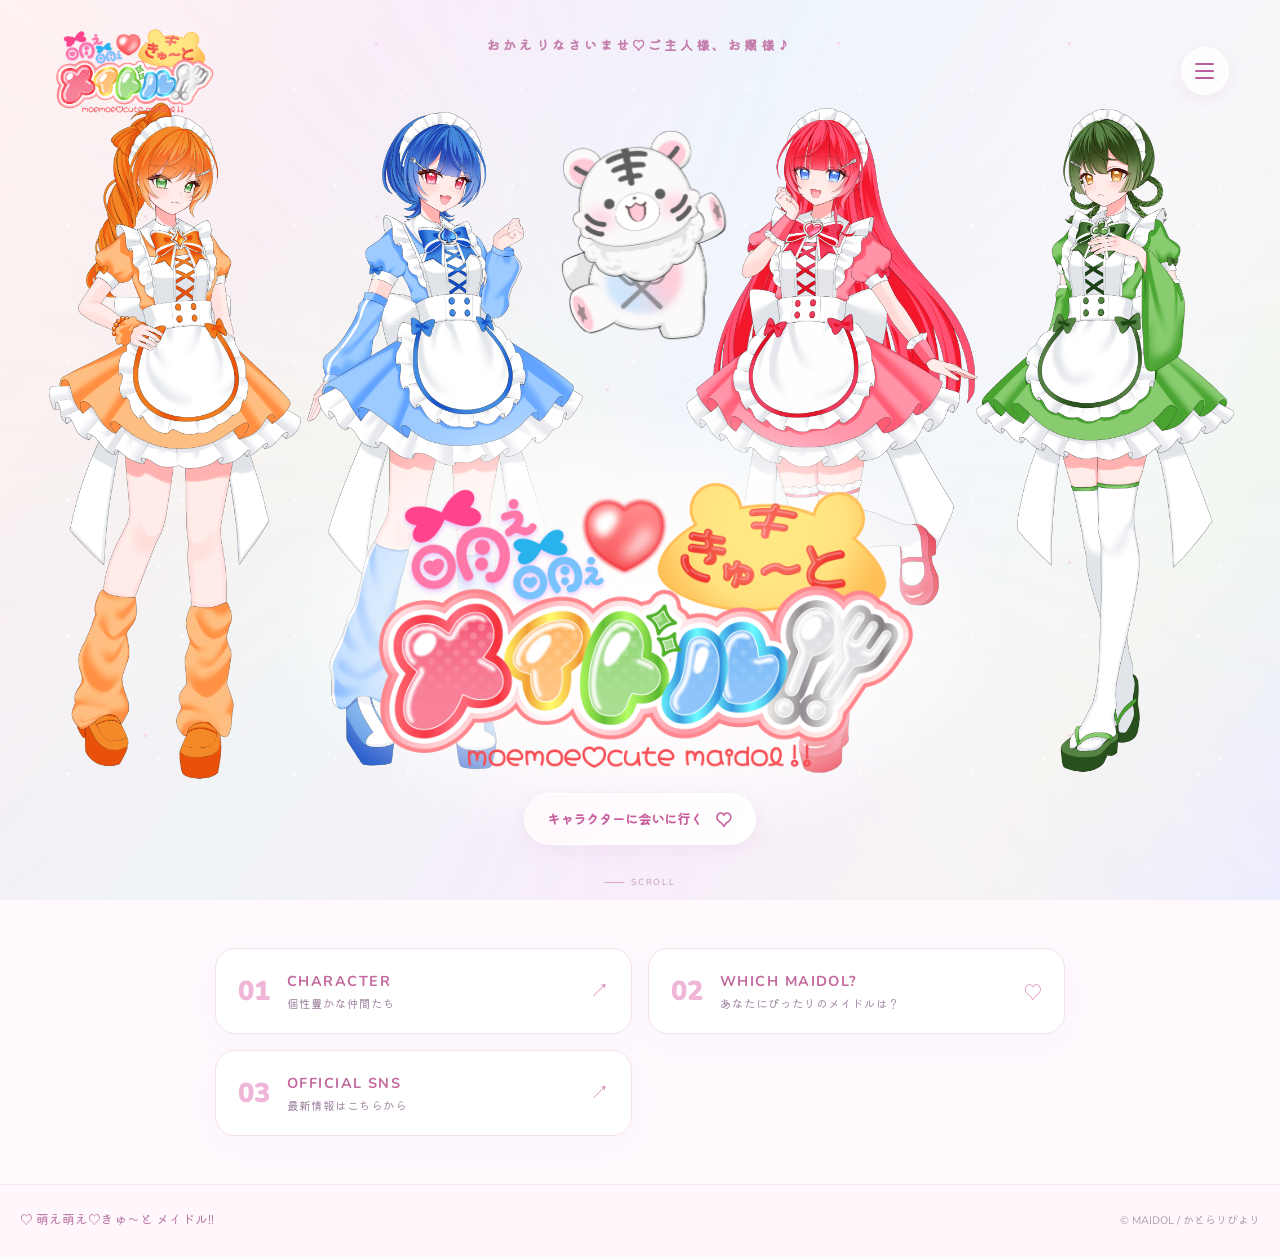
==== index.html @ 8c0a7e6a "Update index.html" ====
<!doctype html>
<html lang="ja">
<head>
  <meta charset="utf-8">
  <meta name="viewport" content="width=device-width, initial-scale=1">
  <meta name="theme-color" content="#fff2fb">
  <meta name="description" content="萌え萌え♡きゅ～と メイドル!! 公式サイト">
  <title>萌え萌え♡きゅ～と メイドル!!</title>
  <link rel="stylesheet" href="css/common.css">
  <link rel="stylesheet" href="css/top.css">
</head>
<body class="top-page">
  <header class="site-header">
   <a class="mini-brand" href="index.html" aria-label="メイドル トップ">
  <img src="assets/mini-logo.png" alt="メイドル!!">
</a>
    <button class="menu-toggle" aria-label="メニューを開く" aria-expanded="false" aria-controls="site-menu">
      <span></span><span></span><span></span>
    </button>
 
    <nav class="site-menu" id="site-menu" aria-hidden="true">
      <a href="index.html">TOP <small>トップ</small></a>
      <a href="characters.html">CHARACTER <small>キャラクター</small></a>
    <a href="diagnosis.html">WHICH MAIDOL? <small>メイドル診断</small></a>
      <a href="omikuji.html">TODAY'S FORTUNE <small>メイドルおみくじ</small></a>
      <a href="sns.html">OFFICIAL SNS <small>公式SNS</small></a>
    </nav>

  </header>

  <main class="hero">
    <div class="sparkle-field" aria-hidden="true"></div>
   <p class="hero-kicker">おかえりなさいませ♡ご主人様、お嬢様♪</p>
   
<div class="stage" aria-label="メイドルのキャラクター">
  <div class="character-row back-row">
    <div class="figure knife" data-label="ないふ">
      <img class="character-art" src="assets/knife.png" alt="ないふ">
    </div>
    <div class="figure mochitora" data-label="もちとら">
      <img class="character-art" src="assets/mochitora.png" alt="もちとら">
    </div>
    <div class="figure hashi" data-label="はし">
      <img class="character-art" src="assets/hashi.png" alt="はし">
    </div>
  </div>

  <div class="character-row front-row">
    <div class="figure spoon" data-label="すぷーん">
      <img class="character-art" src="assets/spoon.png" alt="すぷーん">
    </div>
    <div class="figure fork" data-label="ふぉーく">
      <img class="character-art" src="assets/fork.png" alt="ふぉーく">
    </div>
  </div>

  <div class="logo-halo">
    <img class="site-logo" src="assets/logo.png" alt="萌え萌え♡きゅ〜と メイドル!!">
  </div>
</div>

    <div class="hero-bottom">
          <a class="pill-link" href="characters.html">キャラクターに会いに行く <span>♡</span></a>
    </div>
    <div class="scroll-cue"><span></span>SCROLL</div>
  </main>
  
  <section class="home-links">
    <a href="characters.html">
      <span class="link-number">01</span>
      <span>
        <b>CHARACTER</b>
        <small>個性豊かな仲間たち</small>
      </span>
      <i>↗</i>
    </a>

    <a href="diagnosis.html" class="diagnosis-home-link">
      <span class="link-number">02</span>
      <span>
        <b>WHICH MAIDOL?</b>
<small>あなたにぴったりのメイドルは？</small>
      </span>
      <i>♡</i>
    </a>

    <a href="sns.html">
      <span class="link-number">03</span>
      <span>
        <b>OFFICIAL SNS</b>
        <small>最新情報はこちらから</small>
      </span>
      <i>↗</i>
    </a>
  </section>

  <footer class="site-footer"><span>♡ 萌え萌え♡きゅ～と メイドル!!</span><small>© MAIDOL / かとらりびより</small></footer>
  <script src="js/common.js"></script>
  <script src="js/top.js"></script>
</body>
</html>
---- css/common.css ----
@import url('https://fonts.googleapis.com/css2?family=Kiwi+Maru:wght@400;500&family=Nunito:wght@400;600;700;800;900&display=swap');
:root{--pink:#f28bbd;--deep-pink:#d94d98;--lavender:#c7a8ef;--blue:#8ecff0;--green:#a8dcb9;--orange:#ffc18b;--ink:#55465b;--muted:#8d7b91;--paper:#fffaff;--line:#f1ddeb}
*{box-sizing:border-box}
html{scroll-behavior:smooth}
body{margin:0;color:var(--ink);font-family:'Nunito','Kiwi Maru',sans-serif;background:#fff9fe}
a{color:inherit;text-decoration:none}
button{font:inherit}
.site-header{position:absolute;z-index:30;top:0;left:0;right:0;display:flex;align-items:center;justify-content:space-between;padding:22px clamp(18px,4vw,58px)}
.mini-brand{font-weight:900;font-size:1rem;color:#bd5d9b;letter-spacing:.04em;text-shadow:0 1px white}
.menu-toggle{width:48px;height:48px;border:1px solid #fff;background:rgba(255,255,255,.76);box-shadow:0 4px 18px #c38bb322;border-radius:50%;display:flex;flex-direction:column;justify-content:center;align-items:center;gap:5px;cursor:pointer;backdrop-filter:blur(10px)}
.menu-toggle span{display:block;width:19px;height:2px;background:#bd5d9b;border-radius:4px;transition:transform .25s,opacity .25s}
.menu-toggle[aria-expanded="true"] span:first-child{transform:translateY(7px) rotate(45deg)}
.menu-toggle[aria-expanded="true"] span:nth-child(2){opacity:0}
.menu-toggle[aria-expanded="true"] span:last-child{transform:translateY(-7px) rotate(-45deg)}
.site-menu{position:absolute;right:clamp(18px,4vw,58px);top:80px;min-width:220px;padding:12px;background:rgba(255,255,255,.94);border:1px solid white;border-radius:22px;box-shadow:0 15px 45px #a66c9c24;display:grid;gap:4px;opacity:0;visibility:hidden;transform:translateY(-8px);transition:.22s;backdrop-filter:blur(14px)}
.site-menu.open{opacity:1;visibility:visible;transform:translateY(0)}
.site-menu a{display:flex;flex-direction:column;padding:13px 15px;border-radius:14px;font-size:.88rem;font-weight:900;letter-spacing:.07em}
.site-menu a:hover{background:#fff0fa;color:var(--deep-pink)}
.site-menu small{font-family:'Kiwi Maru',sans-serif;font-size:.72rem;color:#a891a9;font-weight:400;margin-top:2px}
.page-wrap{width:min(1100px,calc(100% - 36px));margin:0 auto;padding:125px 0 70px;min-height:calc(100vh - 90px)}
.page-heading{text-align:center;margin-bottom:32px}
.eyebrow{font-size:.72rem;font-weight:900;letter-spacing:.24em;color:#d47daf;margin:0 0 9px}
.page-heading h1{margin:0;color:#c75c9b;font-size:clamp(2rem,6vw,4rem);letter-spacing:.07em;font-weight:900;text-shadow:2px 3px 0 #fff,4px 5px 0 #f7d9ec}
.page-heading>p:not(.eyebrow){font-family:'Kiwi Maru',sans-serif;font-size:.9rem;color:#927d97}
.heading-sparkle{display:block;color:#e7a4cd;letter-spacing:.3em;margin-top:12px}
.site-footer{padding:24px 20px 28px;display:flex;justify-content:space-between;gap:12px;align-items:center;background:#fff7fc;border-top:1px solid #f7e5f1;color:#ba78a5;font-size:.8rem}
.site-footer small{font-size:.68rem;color:#ad9bad}
.back-home{display:table;margin:35px auto 0;padding:12px 22px;border-radius:99px;background:#fff;border:1px solid #f3d6e8;color:#c45e9b;font-size:.82rem;font-weight:800;box-shadow:0 5px 15px #d49abc18;transition:transform .2s}
.back-home:hover{transform:translateY(-2px)}
@media(max-width:600px){.site-header{padding:14px 16px}.menu-toggle{width:43px;height:43px}.site-menu{top:67px;right:16px}.page-wrap{padding-top:100px}.site-footer{flex-direction:column;text-align:center;gap:5px}}
@media(prefers-reduced-motion:reduce){*,*::before,*::after{animation-duration:.01ms!important;animation-iteration-count:1!important;scroll-behavior:auto!important;transition-duration:.01ms!important}}
/* ===== 左上のミニロゴ ===== */

.mini-brand {
  display: inline-flex;
  align-items: center;
  flex: 0 0 auto;
  max-width: 210px;
  line-height: 1;
}

.mini-brand img {
  display: block;
  width: auto;
  height: 98px;
  max-width: 210px;
  max-height: 98px;
  object-fit: contain;
}

/* スマートフォン版 */
@media (max-width: 650px) {
  .mini-brand {
    max-width: 128px;
  }

  .mini-brand img {
    width: auto;
    height: 51px;
    max-width: 128px;
    max-height: 51px;
  }
}
---- css/top.css ----
/* ========================================
   メイドル公式サイト TOP
   PC・スマートフォン統合版
======================================== */

body.top-page {
  background: #fff9fe;
  overflow-x: hidden;
}

/* ===== メイン背景 ===== */

.hero {
  position: relative;
  isolation: isolate;
  display: flex;
  flex-direction: column;
  align-items: center;
  justify-content: flex-start;
  min-height: 100svh;
  padding: 35px 14px 34px;
  overflow: hidden;
  background: linear-gradient(
    125deg,
    #fff5fb 0%,
    #f6f0ff 22%,
    #effbff 43%,
    #fff7fb 63%,
    #fff8e9 83%,
    #f6efff 100%
  );
}

.hero:before {
  content: "";
  position: absolute;
  inset: -40%;
  z-index: -2;
  background: conic-gradient(
    from 0deg at 50% 50%,
    #ffd7ec33,
    #c7f0ff44,
    #e7d4ff55,
    #fff5c944,
    #ffd7ec33
  );
  filter: blur(50px);
  animation: holo-rotate 24s linear infinite;
}

.hero:after {
  content: "";
  position: absolute;
  inset: 0;
  z-index: -1;
  opacity: .45;
  background: linear-gradient(
    110deg,
    transparent 25%,
    #fff9 40%,
    transparent 52%
  );
  background-size: 220% 100%;
  animation: light-flow 8s ease-in-out infinite;
}

.hero-kicker {
  position: relative;
  z-index: 2;
  margin: 0;
  color: #c47eac;
  font-size: clamp(.62rem, 1.4vw, .8rem);
  font-weight: 900;
  letter-spacing: .24em;
  text-align: center;
  animation: fade-up .8s .1s both;
}

/* ===== キラキラ背景 ===== */

.sparkle-field {
  position: absolute;
  inset: 0;
  z-index: 0;
  pointer-events: none;
  background-image:
    radial-gradient(circle, #fff 0 1.5px, transparent 2px),
    radial-gradient(circle, #fff 0 1px, transparent 2px),
    radial-gradient(circle, #f6c9e8 0 1px, transparent 2px);
  background-size:
    113px 137px,
    177px 191px,
    231px 173px;
  background-position:
    12px 20px,
    70px 90px,
    30px 130px;
  animation: sparkle-drift 18s linear infinite;
  opacity: .7;
}

/* ===== キャラクター共通 ===== */

.stage {
  position: relative;
  z-index: 2;
  width: min(100%, 1500px);
  margin: 12px auto 0;
}

.character-row {
  display: flex;
  align-items: flex-end;
  justify-content: center;
  min-width: 0;
}

.figure {
  position: relative;
  min-width: 0;
  margin: 0;
  padding: 0;
  border: none;
  border-radius: 0;
  background: transparent !important;
  box-shadow: none !important;
  overflow: visible;
  opacity: 1;
  animation: none;
}

.figure:before {
  display: none;
}

.character-art {
  display: block;
  width: 100%;
  height: 100%;
  object-fit: contain;
  object-position: center bottom;
}

.figure b,
.figure small,
.figure-star,
.tiger-face {
  display: none;
}

/* ===== ロゴ共通 ===== */

.logo-halo {
  position: relative;
  z-index: 8;
  min-width: 0;
  isolation: isolate;
}

.logo-halo:before {
  content: "";
  position: absolute;
  z-index: -1;
  inset: -18% -14%;
  border-radius: 50%;
  background: radial-gradient(
    ellipse at center,
    #fff 0%,
    #fffefeeF 25%,
    #fffdfacc 43%,
    #fff8 56%,
    transparent 74%
  );
  filter: blur(17px);
  pointer-events: none;
}

.site-logo {
  display: block;
  width: 100%;
  height: auto;
  object-fit: contain;
}

/* ========================================
   PC版
   キャラクターを中央に横並び
   ロゴを足元に重ねる
======================================== */

@media (min-width: 651px) {

  .hero {
    padding: 35px 20px 34px;
  }

  .stage {
    display: block;
    position: relative;
    width: min(100%, 1500px);
    height: clamp(650px, 82vh, 900px);
    min-height: 650px;
    margin: 0 auto;
    transform: none;
  }

  /* ラッパーを解除し、各キャラクターを直接配置 */
  .stage .character-row {
    display: contents;
  }

  /* 4人のメインキャラクター
     横方向の位置は固定し、足元を同じ高さにする */
  .stage .figure.knife,
  .stage .figure.fork,
  .stage .figure.spoon,
  .stage .figure.hashi {
    position: absolute;
    top: 0;
    bottom: 0;
    width: 25%;
    height: 100%;
    margin: 0;
    padding: 0;
    transform: none !important;
  }

  .stage .figure.knife .character-art,
  .stage .figure.fork .character-art,
  .stage .figure.spoon .character-art,
  .stage .figure.hashi .character-art {
    width: 100%;
    height: 100%;
    object-fit: contain;
    object-position: center bottom;
  }

  /* 左から：ないふ */
  .stage .figure.knife {
    left: 0%;
    z-index: 2;
  }

  /* 左から：ふぉーく
     ないふと横方向に重ねる */
  .stage .figure.fork {
    left: 29%;
    margin-left: -90px;
    z-index: 5;
  }

  /* 左から：すぷーん
     はしと横方向に重ねる */
  .stage .figure.spoon {
    left: 53%;
    z-index: 5;
  }

  /* 左から：はし */
  .stage .figure.hashi {
    left: 75%;
    z-index: 2;
  }

  /* もちとら：上端を揃え、小さめに配置 */
  .stage .figure.mochitora {
    position: absolute;
    top: 8%;
    bottom: auto;
    left: 42.5%;
    width: 15%;
    height: 60%;
    margin: 0;
    padding: 0;
    display: block;
    transform: none !important;
    z-index: 3;
  }

  .stage .figure.mochitora .character-art {
    display: block;
    width: 100%;
    height: 100%;
    object-fit: contain;
    object-position: center top;
  }

  /* ロゴ：中央の足元に重ねる */
  .stage .logo-halo {
    position: absolute;
    left: 50%;
    top: auto;
    bottom: 0;
    transform: translateX(-50%);
    width: min(48%, 580px);
    max-width: 100%;
    margin: 0;
    z-index: 10;
    opacity: 1;
    animation: none;
  }

  .stage .logo-halo:before {
    inset: -15% -12%;
    filter: blur(18px);
  }

  .hero-bottom {
    position: relative;
    z-index: 10;
    margin-top: 0;
  }
}

/* ========================================
   スマートフォン版
   後列：ないふ・もちとら・はし
   前列：ふぉーく・すぷーん
   ロゴは足元に重ねる
======================================== */

@media (max-width: 650px) {

  .hero {
    padding: 95px 8px 34px;
    min-height: 100svh;
  }

  .hero-kicker {
    font-size: .65rem;
  }

  .stage {
    display: block;
    position: relative;
    width: 100%;
    height: 650px;
    min-height: 0;
    margin: 12px auto 0;
    overflow: visible;
  }

  /* 後列3人 */
  .stage .back-row {
    position: absolute;
    top: 0;
    left: 0;
    display: flex;
    align-items: flex-start;
    justify-content: space-around;
    width: 100%;
    height: 62%;
    gap: 0;
    transform: none;
    z-index: 1;
  }

  .stage .back-row .figure {
    position: relative;
    top: 0 !important;
    bottom: auto;
    align-self: flex-start;
    flex: 0 0 33.333%;
    width: 33.333%;
    height: 100%;
    margin: 0;
    padding: 0;
  }

  .stage .back-row .character-art {
    display: block;
    width: 100%;
    height: 100%;
    object-fit: contain;
    object-position: center top;
  }

  /* もちとらは他の後列キャラクターより小さく */
  .stage .back-row .figure.mochitora {
    flex-basis: 23.333%;
    width: 23.333%;
    height: 70%;
    margin: 0;
    transform: translateY(30%) !important;
  }

  /* 後列：ないふとはしを少し下げる */
  .stage .back-row .figure.knife,
  .stage .back-row .figure.hashi {
    transform: translateY(8%) !important;
  }

  .stage .back-row .figure.mochitora .character-art {
    width: 100%;
    height: 100%;
    object-fit: contain;
    object-position: center top;
  }

  /* 前列2人：後列と少し重ねる */
  .stage .front-row {
    position: absolute;
    left: 50%;
    bottom: 105px;
    display: flex;
    flex-direction: row;
    align-items: flex-end;
    justify-content: center;
    width: 84%;
    height: 64%;
    gap: 0;
    transform: translateX(-50%);
    z-index: 3;
  }

  .stage .front-row .figure {
    position: relative;
    top: auto;
    bottom: auto;
    flex: 0 0 50%;
    width: 50%;
    height: 100%;
    margin: 0;
    padding: 0;
  }

  .stage .front-row .character-art {
    display: block;
    width: 100%;
    height: 100%;
    object-fit: contain;
    object-position: center bottom;
  }

  /* 左：ふぉーく、右：すぷーん */
  .stage .front-row .figure.fork {
    order: -2;
  }

  .stage .front-row .figure.spoon {
    order: 2;
  }

  /* ロゴを前列の足元に重ねる */
  .stage .logo-halo {
    position: absolute;
    left: 50%;
    top: auto;
    bottom: 65px;
    transform: translateX(-50%);
    width: min(76%, 350px);
    max-width: 100%;
    margin: 0;
    z-index: 10;
    opacity: 1;
    animation: none;
  }

  .stage .logo-halo:before {
    inset: -15% -12%;
    filter: blur(14px);
  }

  .hero-bottom {
    position: relative;
    z-index: 10;
    margin-top: 12px;
  }

  .hero-bottom p {
    font-size: .78rem;
  }

  .pill-link {
    padding: 11px 18px;
    font-size: .8rem;
  }

  .home-links {
    grid-template-columns: 1fr;
    margin: 28px auto;
  }
}

/* ========================================
   下部リンク
======================================== */

.home-links {
  display: grid;
  grid-template-columns: repeat(2, minmax(0, 1fr));
  gap: 16px;
  width: min(850px, calc(100% - 36px));
  margin: 48px auto;
}

.home-links > a {
  display: flex;
  align-items: center;
  gap: 17px;
  padding: 22px;
  border-radius: 20px;
  background: #fff;
  border: 1px solid #f4e1ef;
  box-shadow: 0 9px 30px #b47da00c;
  transition: transform .2s;
}

.home-links > a:hover {
  transform: translateY(-3px);
}

.link-number {
  font-size: 1.7rem;
  font-weight: 900;
  color: #efb6d7;
}

.home-links b {
  display: block;
  font-size: .9rem;
  letter-spacing: .1em;
  color: #c46a9f;
}

.home-links small {
  display: block;
  color: #a68ca7;
  margin-top: 4px;
  font-family: 'Kiwi Maru', sans-serif;
  font-size: .72rem;
}

.home-links i {
  font-style: normal;
  margin-left: auto;
  color: #d98fbc;
  font-size: 1.2rem;
}

/* ===== ヒーロー下部リンク ===== */

.hero-bottom {
  z-index: 10;
  text-align: center;
  animation: fade-up .8s 1.8s both;
}

.hero-bottom p {
  font-family: 'Kiwi Maru', sans-serif;
  font-size: .86rem;
  color: #8f7894;
  margin: 0 0 14px;
}

.pill-link {
  display: inline-flex;
  align-items: center;
  gap: 12px;
  border: 1px solid white;
  border-radius: 99px;
  padding: 12px 22px;
  background: linear-gradient(100deg, #fff8fd, #fff);
  box-shadow: 0 5px 20px #d59cc526;
  color: #c75e9d;
  font-size: .83rem;
  font-weight: 800;
}

.pill-link span {
  font-size: 1.1rem;
}

.scroll-cue {
  position: absolute;
  bottom: 12px;
  left: 50%;
  transform: translateX(-50%);
  font-size: .55rem;
  letter-spacing: .2em;
  color: #c39ab8;
  display: flex;
  align-items: center;
  gap: 7px;
}

.scroll-cue span {
  width: 20px;
  height: 1px;
  background: #dca6c8;
}

/* ===== アニメーション ===== */

@keyframes holo-rotate {
  to {
    transform: rotate(360deg);
  }
}

@keyframes light-flow {
  0%, 100% {
    background-position: 120% 0;
  }
  50% {
    background-position: -120% 0;
  }
}

@keyframes sparkle-drift {
  to {
    background-position:
      125px -137px,
      0 281px,
      -201px 303px;
  }
}

@keyframes fade-up {
  from {
    opacity: 0;
    transform: translateY(12px);
  }
  to {
    opacity: 1;
    transform: translateY(0);
  }
}

/* ===== 動きを減らす設定 ===== */

@media (prefers-reduced-motion: reduce) {
  .hero:before,
  .hero:after,
  .sparkle-field,
  .hero-kicker,
  .hero-bottom {
    animation: none !important;
  }

  .hero-kicker,
  .hero-bottom {
    opacity: 1 !important;
  }
}

/* トップページ：立ち絵とロゴがぱっと登場 */
@keyframes maidol-pop {
  from {
    opacity: 0;
    scale: 0.75;
    filter: blur(5px);
  }
  to {
    opacity: 1;
    scale: 1;
    filter: blur(0);
  }
}

/* キャラクターは順番に登場 */
.stage .figure.knife {
  animation: maidol-pop 0.65s 0.1s both;
}

.stage .figure.mochitora {
  animation: maidol-pop 0.65s 0.2s both;
}

.stage .figure.hashi {
  animation: maidol-pop 0.65s 0.3s both;
}

.stage .figure.fork {
  animation: maidol-pop 0.65s 0.4s both;
}

.stage .figure.spoon {
  animation: maidol-pop 0.65s 0.5s both;
}

/* メインロゴは最後に登場 */
/* メインロゴ：その場でぽよんっと登場 */
@keyframes maidol-logo-bounce {
  0% {
    opacity: 0;
    transform: translateX(-50%) scale(0.5);
  }

  60% {
    opacity: 1;
    transform: translateX(-50%) scale(1.12);
  }

  80% {
    transform: translateX(-50%) scale(0.94);
  }

  100% {
    opacity: 1;
    transform: translateX(-50%) scale(1);
  }
}

.stage .logo-halo {
  animation: maidol-logo-bounce 0.8s 0.7s both;
}

/* スマホでPC版表示したときだけ、もちとらをさらに下げる */
@media (min-width: 651px) and (pointer: coarse) {
  .stage .figure.mochitora {
    top: 28% !important;
  }
}

/* 左上のミニロゴ：PC版 */
.mini-brand {
  display: inline-flex;
  align-items: center;
  flex: 0 0 auto;
  line-height: 1;
  max-width: 210px;
}

.mini-brand img {
  display: block;
  width: auto !important;
  height: 98px !important;
  max-width: 210px !important;
  max-height: 98px !important;
  object-fit: contain;
}

/* 左上のミニロゴ：スマートフォン版 */
@media (max-width: 650px) {
  .mini-brand {
    max-width: 128px;
  }

  .mini-brand img {
    width: auto !important;
    height: 51px !important;
    max-width: 128px !important;
    max-height: 51px !important;
  }
}

/* ===== メイドル診断バナー ===== */
.diagnosis-banner {
  display: flex;
  flex-direction: column;
  align-items: center;
  gap: 9px;
  width: min(520px, calc(100% - 32px));
  margin: 35px auto;
  padding: 28px 18px;
  border: 3px solid white;
  border-radius: 28px;
  background:
    radial-gradient(circle at 10% 20%, #ffe1f1, transparent 40%),
    linear-gradient(120deg, #fff8fc, #f0eaff, #fff0f8);
  box-shadow: 0 8px 24px #d59ac52a, inset 0 0 0 1px #f3d4e9;
  color: #c65d9d;
  text-align: center;
  transition: transform .2s, box-shadow .2s;
}

.diagnosis-banner:hover {
  transform: translateY(-4px);
  box-shadow: 0 13px 28px #d59ac540;
}

.diagnosis-banner-icon {
  font-size: 1.35rem;
  letter-spacing: .25em;
}

.diagnosis-banner-label {
  font-size: .7rem;
  font-weight: 900;
  letter-spacing: .2em;
}

.diagnosis-banner strong {
  font-size: clamp(1.8rem, 6vw, 2.5rem);
  font-weight: 900;
  text-shadow: 2px 3px white, 3px 4px #f1cfe5;
}

.diagnosis-banner-button {
  margin-top: 5px;
  padding: 10px 25px;
  border-radius: 999px;
  background: linear-gradient(100deg, #f19bc9, #c7a5ed);
  color: white;
  font-size: .9rem;
  font-weight: 900;
}
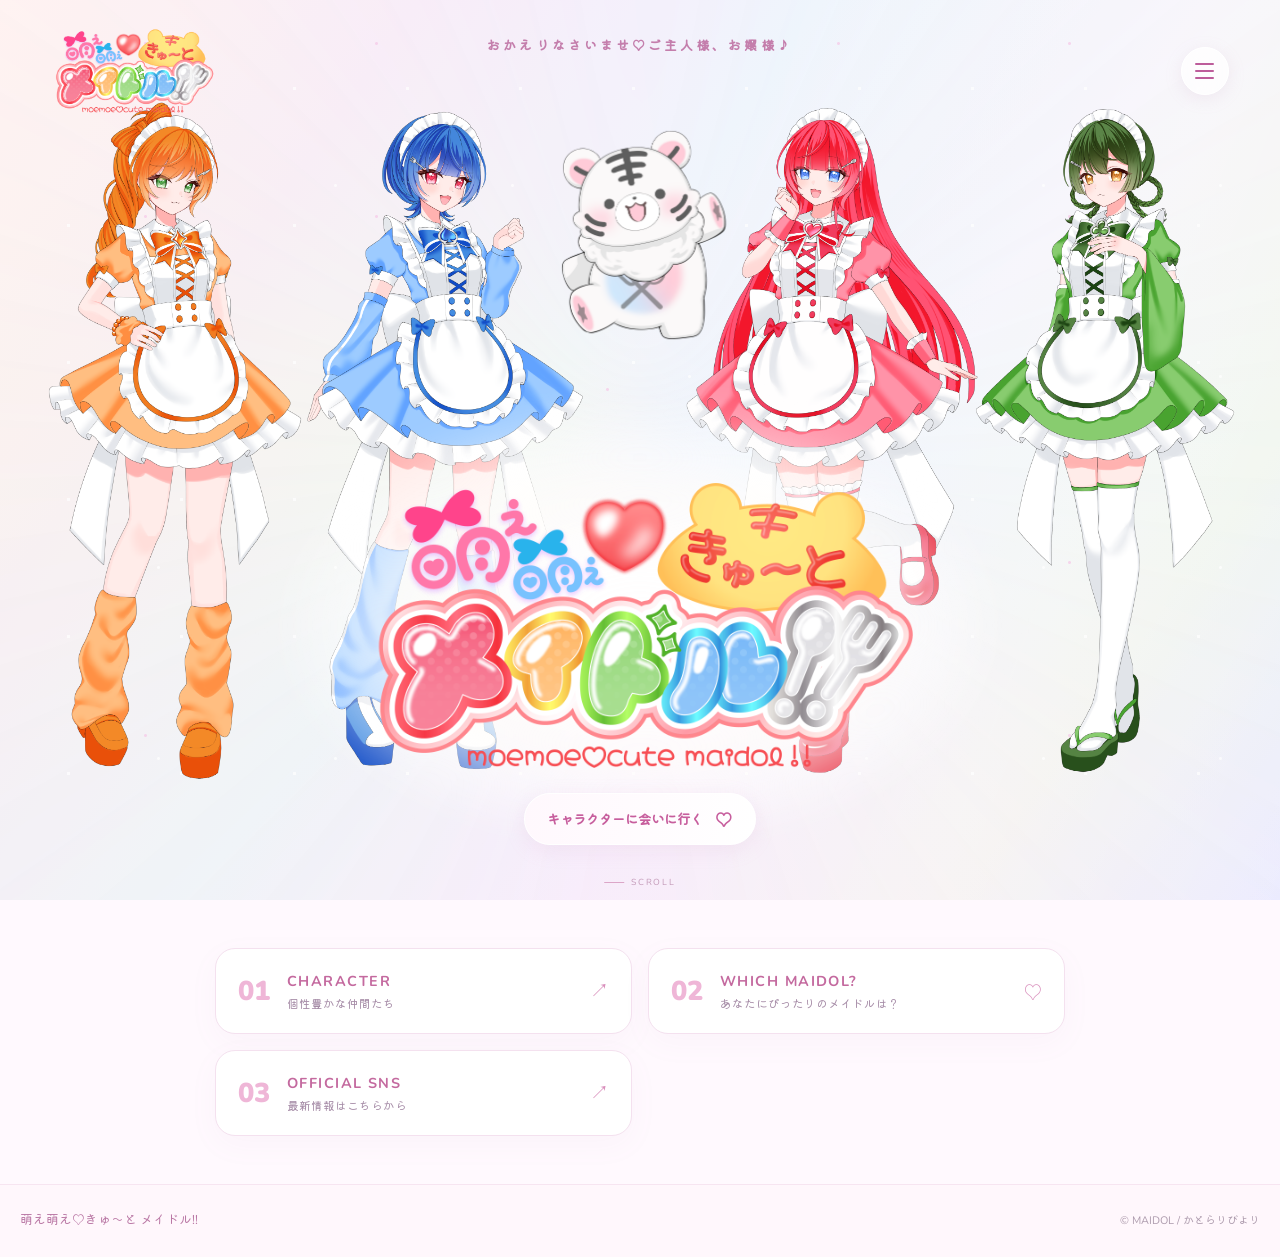
==== commit 2fa505cf: "Update index.html" ====
--- a/index.html
+++ b/index.html
@@ -21,6 +21,7 @@
     <nav class="site-menu" id="site-menu" aria-hidden="true">
       <a href="index.html">TOP <small>トップ</small></a>
       <a href="characters.html">CHARACTER <small>キャラクター</small></a>
+       <a href="story.html">STORY <small>ストーリー</small></a>
     <a href="diagnosis.html">WHICH MAIDOL? <small>メイドル診断</small></a>
       <a href="omikuji.html">TODAY'S FORTUNE <small>メイドルおみくじ</small></a>
       <a href="sns.html">OFFICIAL SNS <small>公式SNS</small></a>
@@ -94,7 +95,7 @@
     </a>
   </section>
 
-  <footer class="site-footer"><span>♡ 萌え萌え♡きゅ～と メイドル!!</span><small>© MAIDOL / かとらりびより</small></footer>
+  <footer class="site-footer"><span>萌え萌え♡きゅ～と メイドル!!</span><small>© MAIDOL / かとらりびより</small></footer>
   <script src="js/common.js"></script>
   <script src="js/top.js"></script>
 </body>
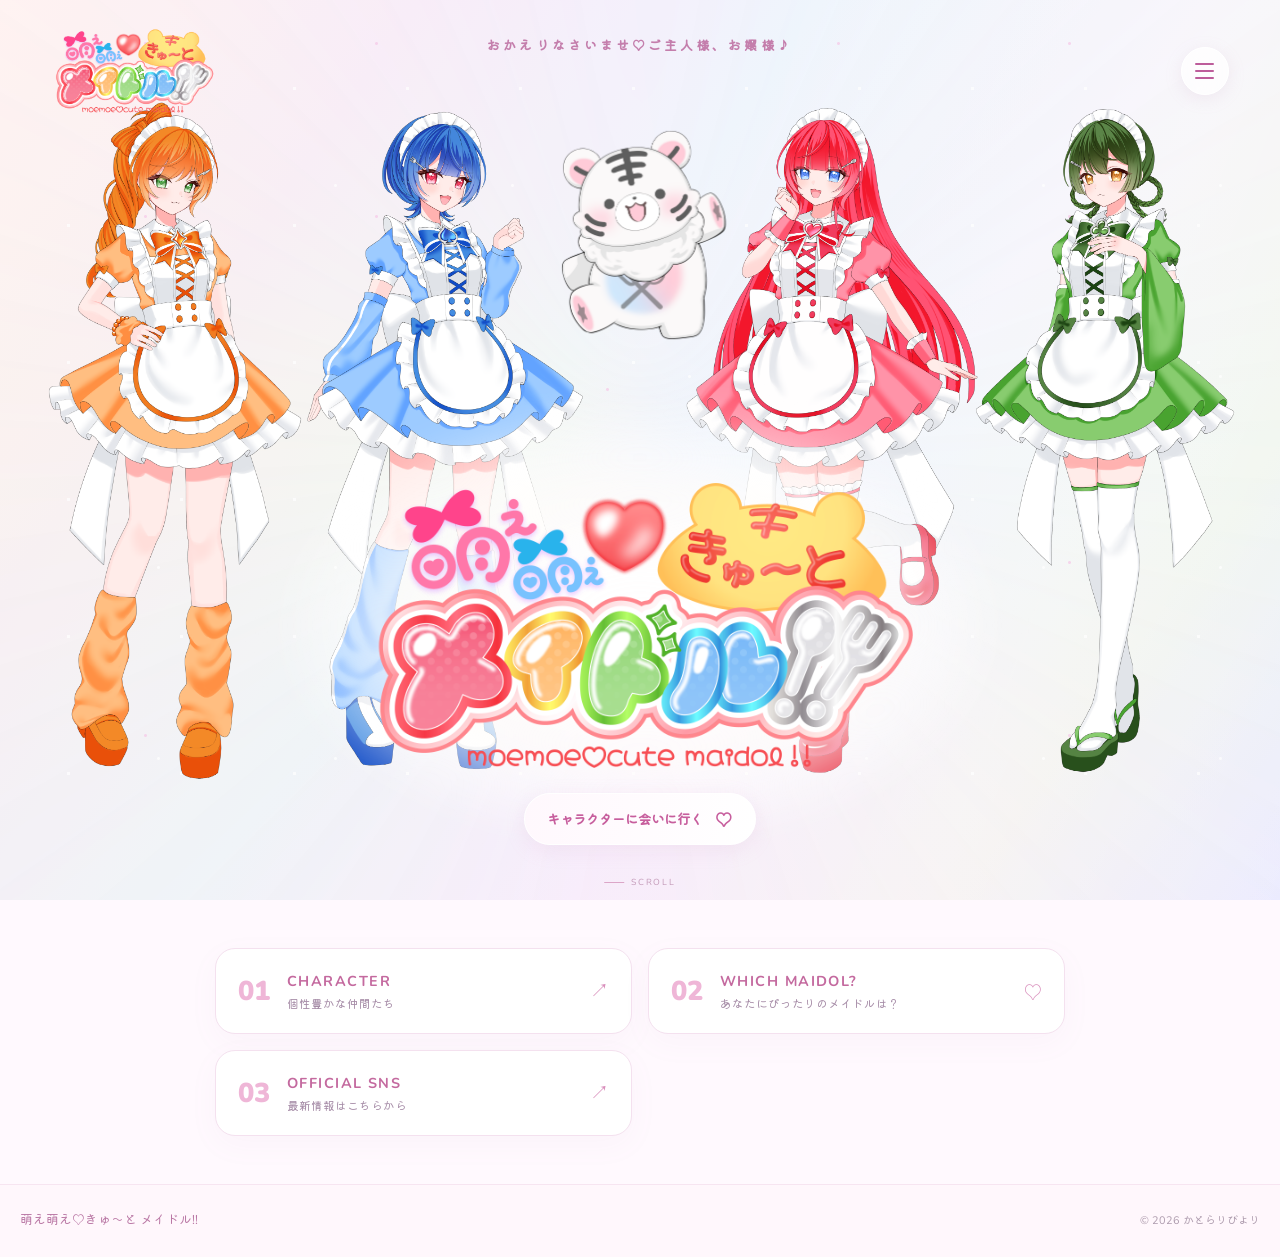
==== commit 9497a17e: "Update index.html" ====
--- a/index.html
+++ b/index.html
@@ -95,7 +95,7 @@
     </a>
   </section>
 
-  <footer class="site-footer"><span>萌え萌え♡きゅ～と メイドル!!</span><small>© MAIDOL / かとらりびより</small></footer>
+  <footer class="site-footer"><span>萌え萌え♡きゅ～と メイドル!!</span><small>© 2026 かとらりびより</small></footer>
   <script src="js/common.js"></script>
   <script src="js/top.js"></script>
 </body>
